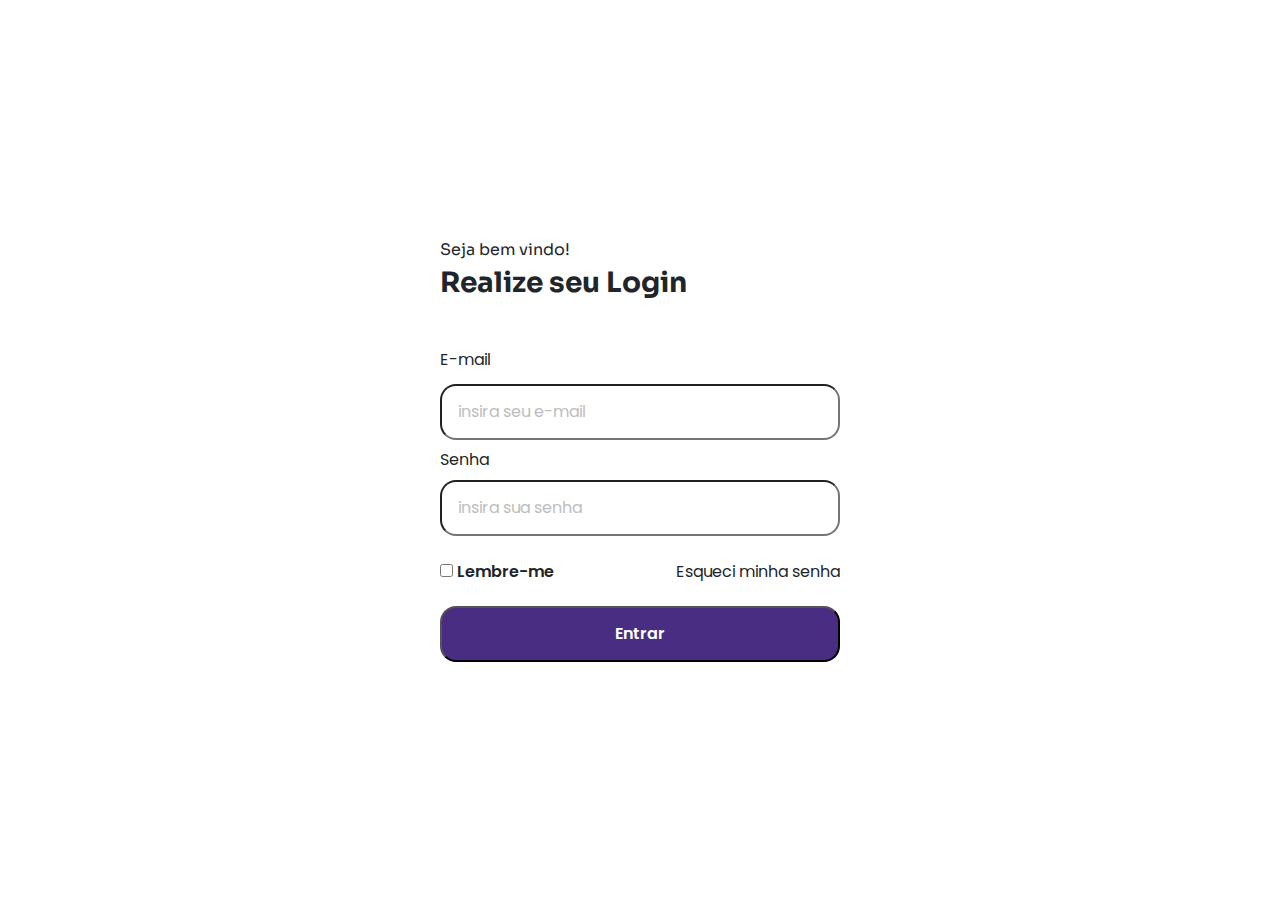
==== index.html @ c63ad0e7 "adicionado stilizção do login e propriedades extra" ====
<!DOCTYPE html>
<html lang="pt-br">
<head>
    <title>login</title>
    <meta charset="UTF-8">
    <meta name="viewport" content="width=device-width, initial-scale=1.0">

    <link rel="preconnect" href="https://fonts.googleapis.com">
    <link rel="preconnect" href="https://fonts.gstatic.com" crossorigin>
    <link href="https://fonts.googleapis.com/css2?family=Poppins:wght@400;600&family=Sora:wght@400;700&display=swap" rel="stylesheet">

    <script defer src="https://cdn.jsdelivr.net/npm/bootstrap@5.2.3/dist/js/bootstrap.bundle.min.js"></script>

    <link rel="stylesheet" href="https://cdn.jsdelivr.net/npm/bootstrap@5.2.3/dist/css/bootstrap.min.css">
    <link rel="stylesheet" href="style.css">

</head>
<body>
    <div class="container">
        <div class="row">
          <div class="col">
            <div class="font-Sora">
                <p>Seja bem vindo!
                <h3>Realize seu Login</h3>
            </div>
            <form id="formulario" class="col-auto d-flex flex-column gap-2">
                <label class="email" for="email">E-mail</label>
                <input class="input-wh" type="email" name="email" class="" id="email" placeholder="insira seu e-mail">
                <label class="                                " for="password">Senha</label>
                <input class="input-wh" type="password" name="password" id="password" placeholder="insira sua senha">
                <div id="checklogin">
                    <div>
                        <input type="checkbox" name="login" id="login">
                        <label for="checklogin"><span>Lembre-me</span></label>
                    </div>
                    <p>Esqueci minha senha</p>
                </div>
                <button id="btn" class="btn-purple">Entrar</button>
            </form>
          </div>
        </div>
      </div>
    </div>
</body>
</html>
---- style.css ----
*{
    margin: 0;
    padding: 0;
    box-sizing: border-box;
}
.container{
    font-family: 'Poppins', sans-serif;
    display: flex;
    align-items: center;
    justify-content: center;
    width: 100%;
    height: 100vh;
}

.font-Sora{
    font-family: 'Sora', sans-serif;
}
.font-Sora p,.input-wh,.checklogin p{
    font-weight: 400;
}
.font-Sora h3{
    font-weight: 700;
}

.container span,.btn-purple{
    font-weight: 600;
}

.email,.password,p{
    margin-bottom:4px;
}
.email{
    margin-top: 40px;
}
.password{
    margin-top:24px;
}

#checklogin{
    display: flex;
    justify-content: space-between;
    margin: 16px 0 10px 0;
}

.input-wh{
    min-width: 400px;
    min-height: 56px;
    border-radius: 16px;
    padding-left: 16px;

}

::placeholder{
    color: #BDBDBD;

}

.btn-purple{
    width: 400px;
    height: 56px;
    background: #482D83;
    color: white;
    border-radius: 16px;
}
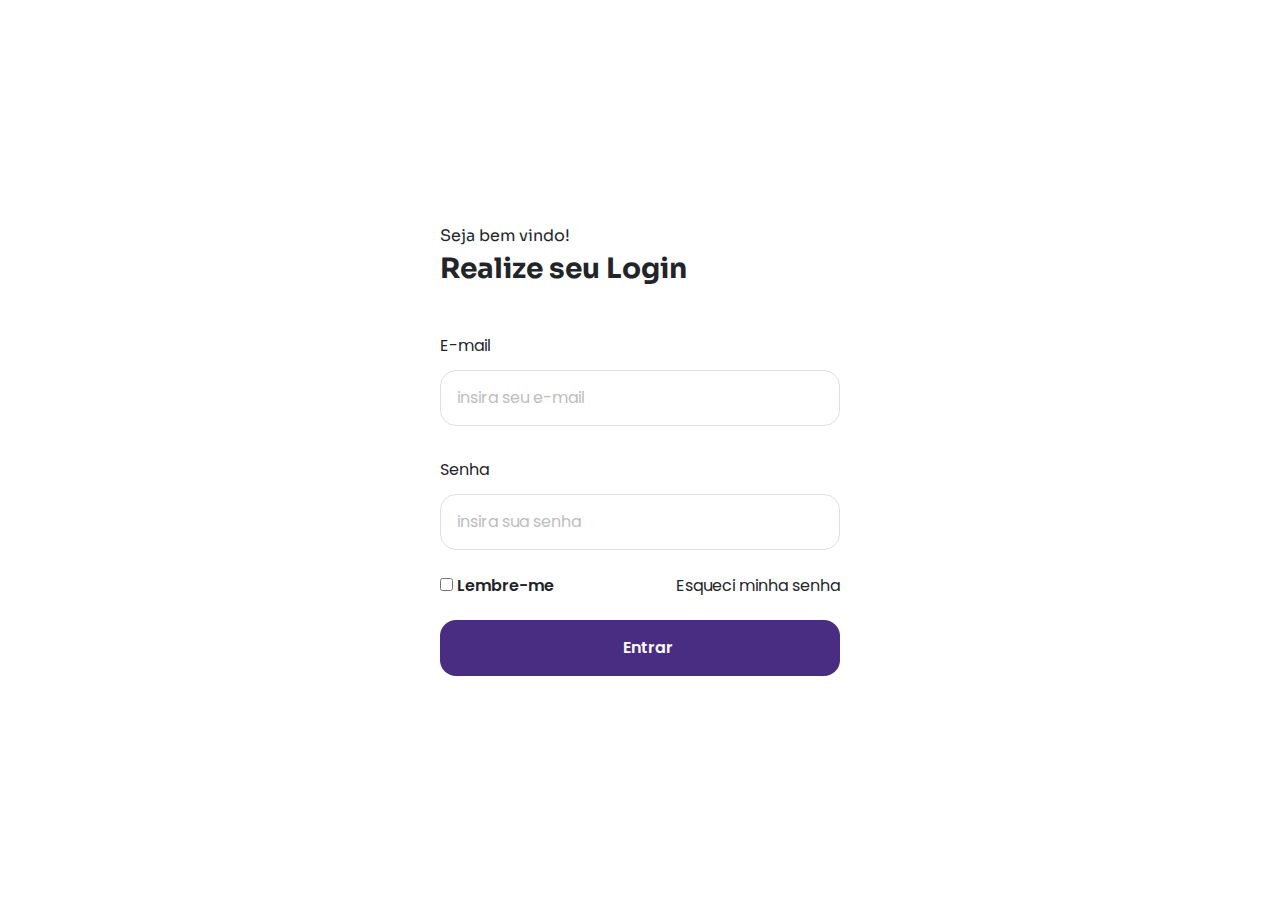
==== commit 843bd83e: "adicionado responsividade mobal" ====
--- a/index.html
+++ b/index.html
@@ -26,7 +26,7 @@
             <form id="formulario" class="col-auto d-flex flex-column gap-2">
                 <label class="email" for="email">E-mail</label>
                 <input class="input-wh" type="email" name="email" class="" id="email" placeholder="insira seu e-mail">
-                <label class="                                " for="password">Senha</label>
+                <label class="password" for="password">Senha</label>
                 <input class="input-wh" type="password" name="password" id="password" placeholder="insira sua senha">
                 <div id="checklogin">
                     <div>
--- a/style.css
+++ b/style.css
@@ -42,11 +42,12 @@
     margin: 16px 0 10px 0;
 }
 
-.input-wh{
-    min-width: 400px;
-    min-height: 56px;
+.input-wh,.btn-purple{
+    max-width: 400px;
+    height: 56px;
     border-radius: 16px;
     padding-left: 16px;
+    border: 1px solid #E0E0E0;
 
 }
 
@@ -56,9 +57,13 @@
 }
 
 .btn-purple{
-    width: 400px;
-    height: 56px;
     background: #482D83;
     color: white;
-    border-radius: 16px;
+    border: none;
+}
+
+@media (min-width: 400px){
+	.input-wh{
+        width: 400px;
+    }
 }